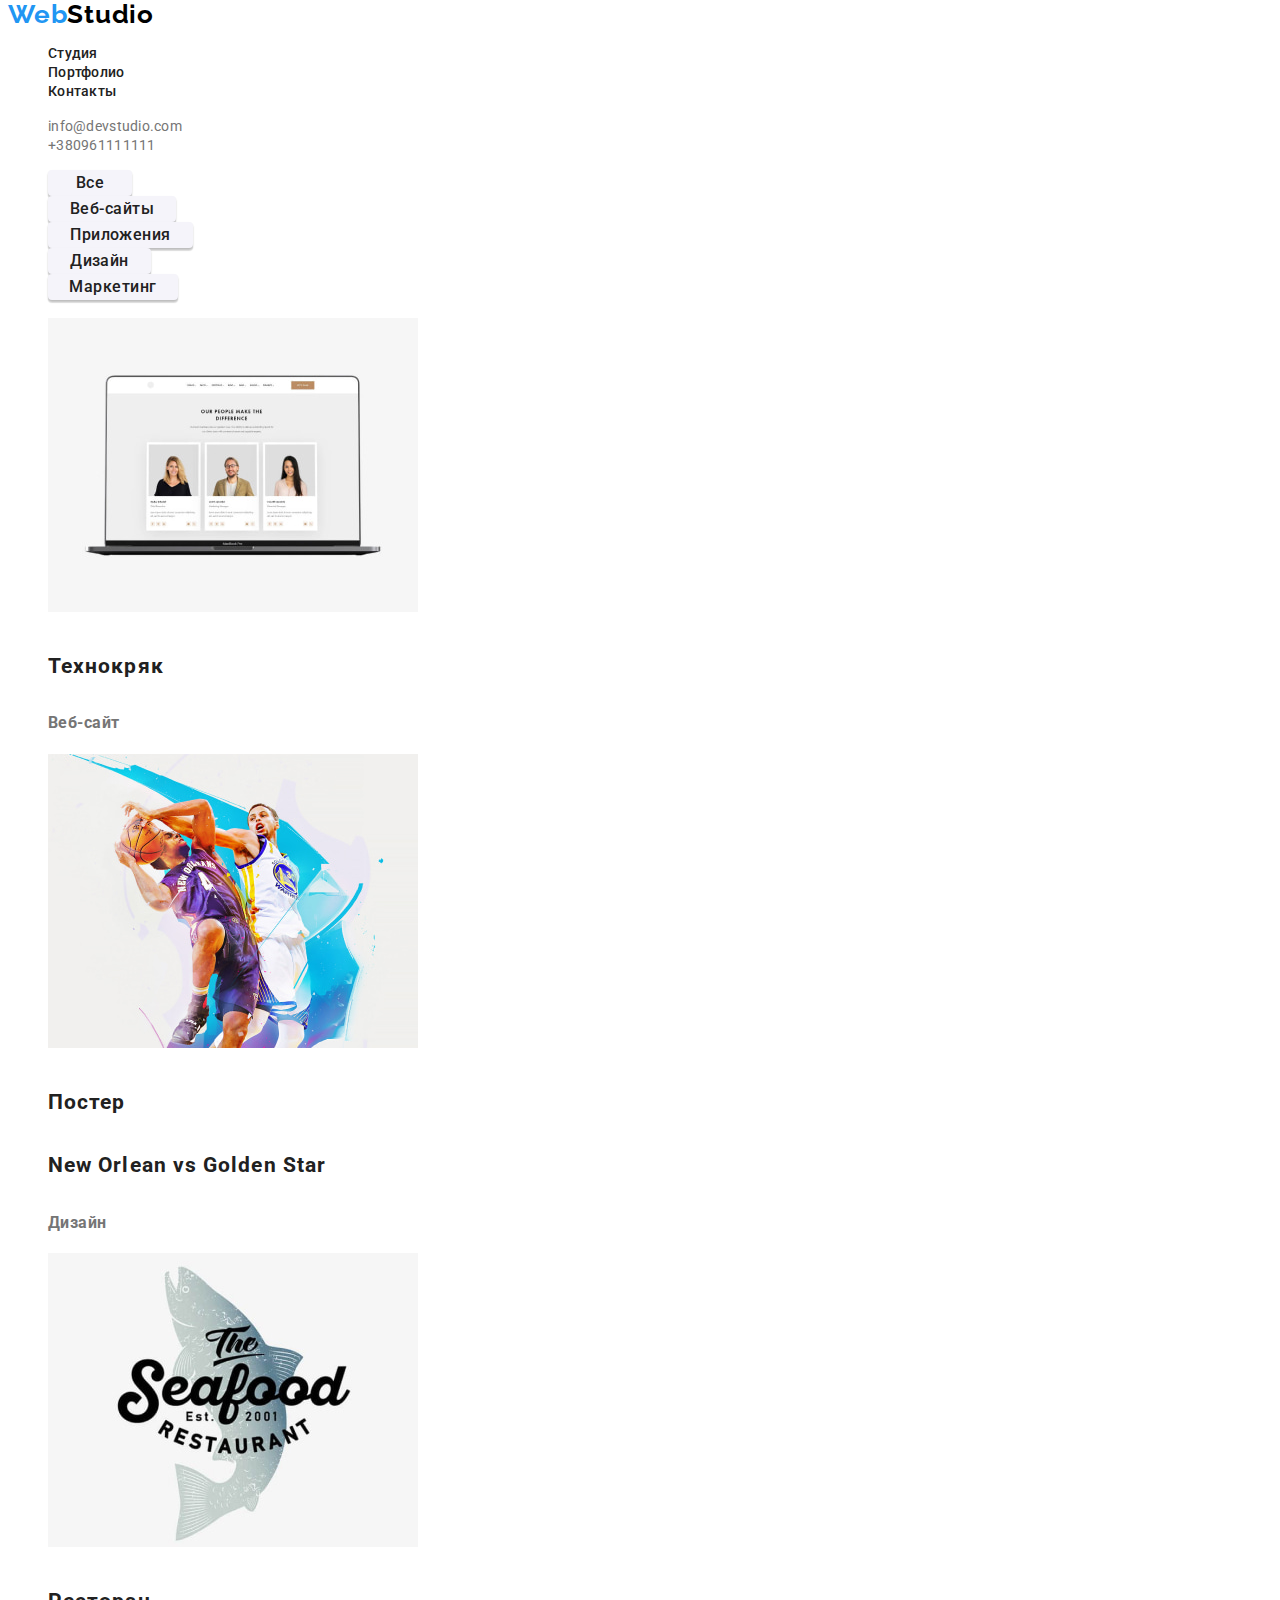
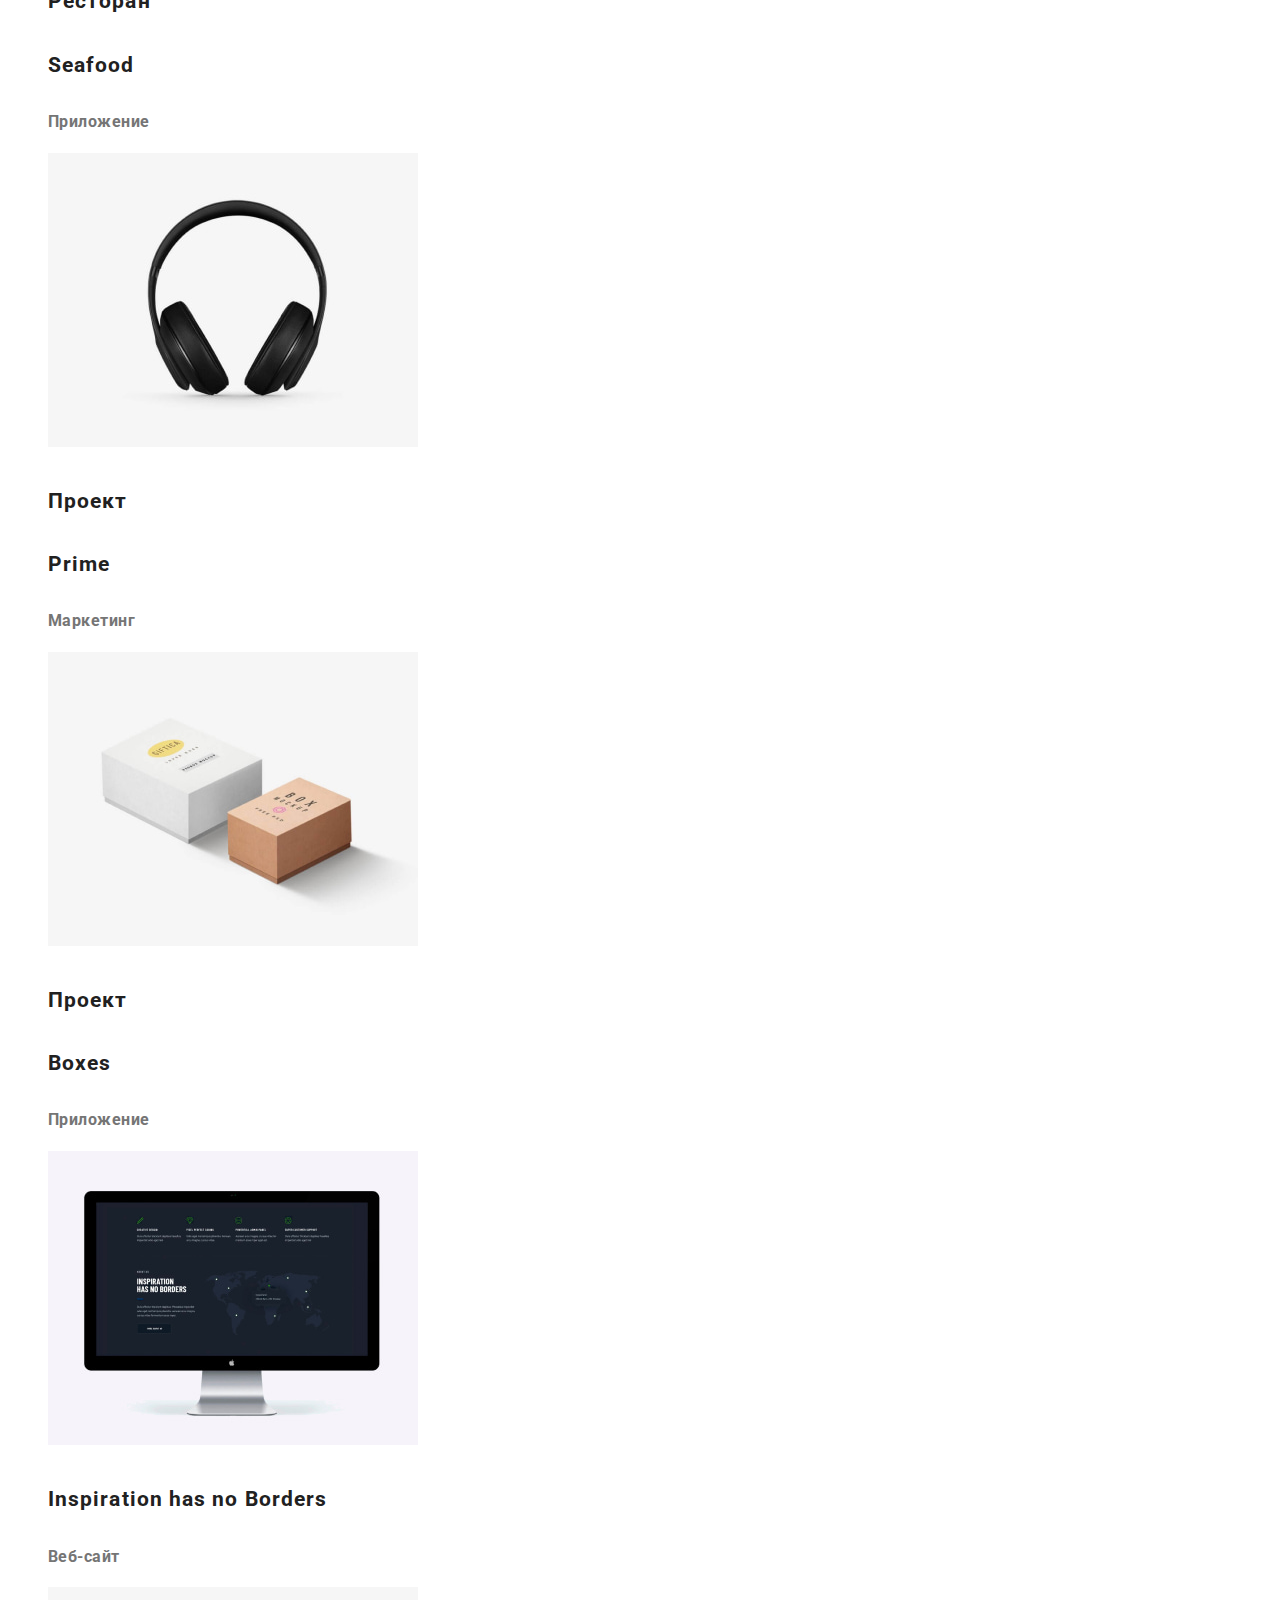
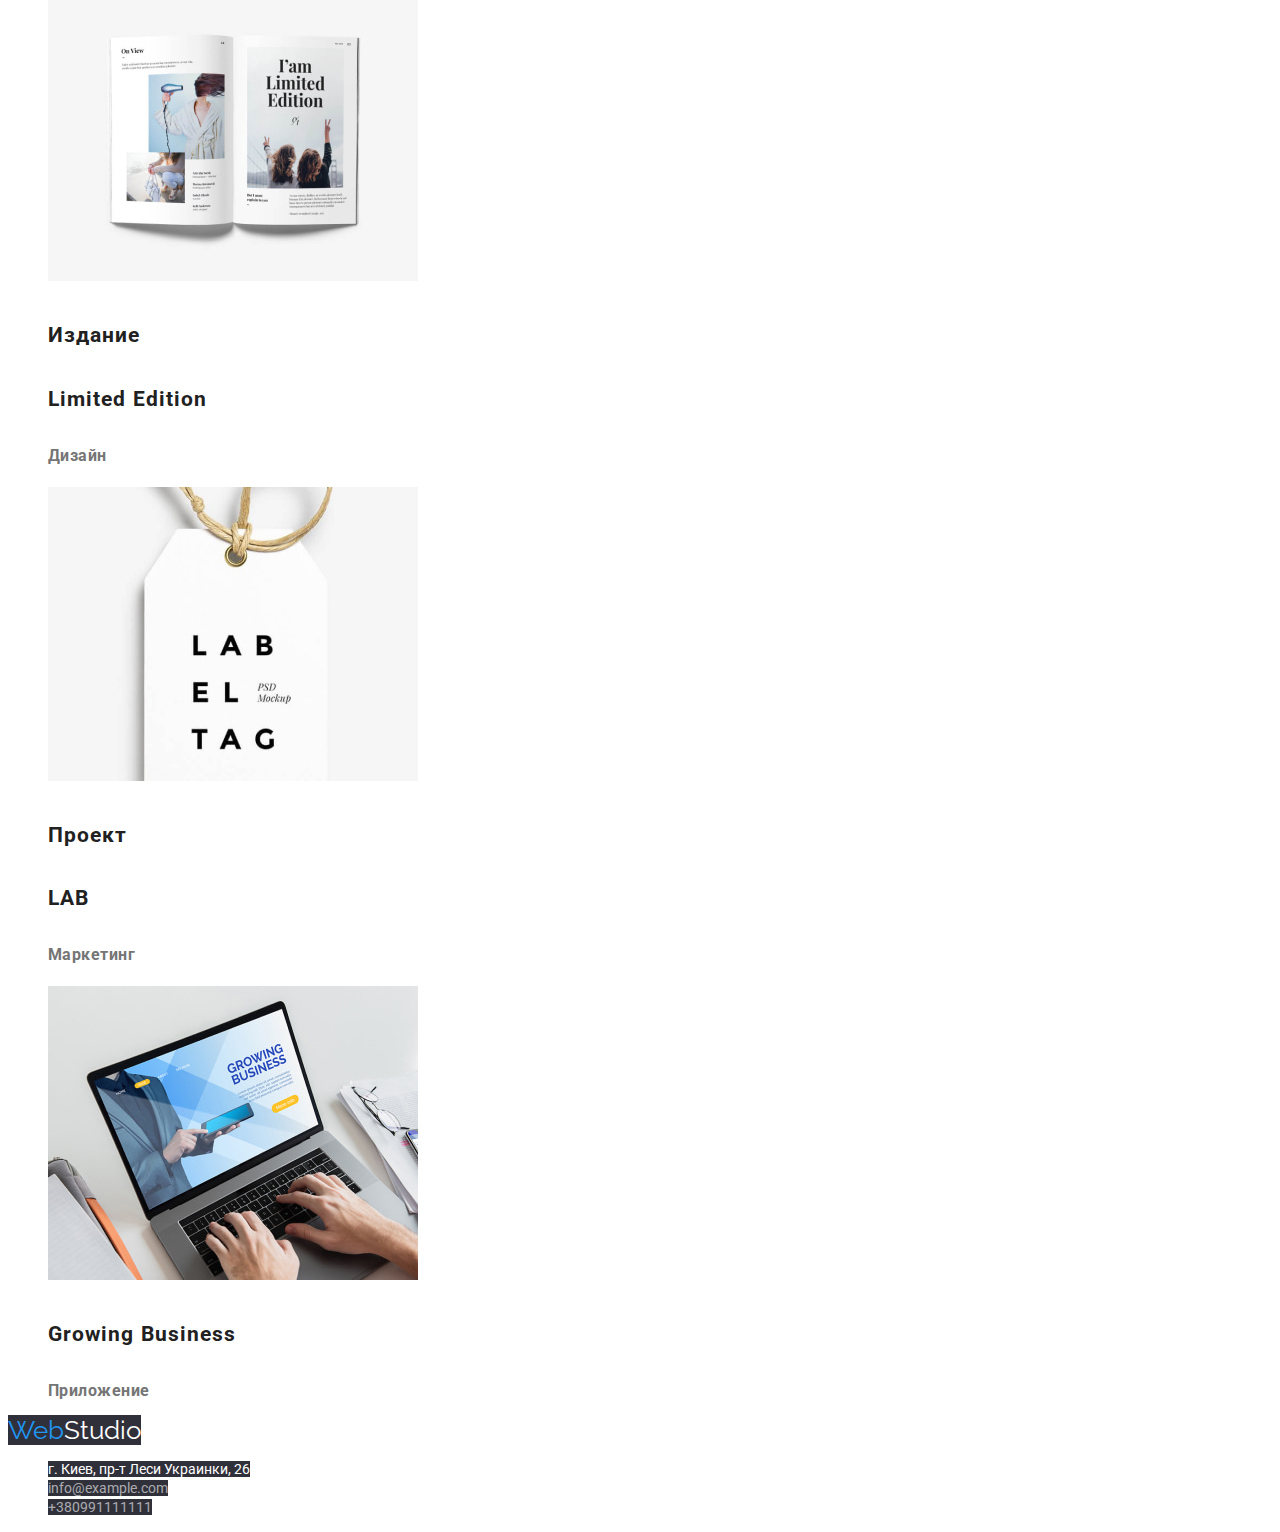
==== portfolio.html @ c03513e9 "Initial commit" ====
<!DOCTYPE html>
<html lang="ru">
  <head>
    <meta charset="UTF-8" />
    <title>Портфолио</title>
    <link rel="preconnect" href="https://fonts.googleapis.com" />
    <link rel="preconnect" href="https://fonts.gstatic.com" crossorigin />
    <link
      href="https://fonts.googleapis.com/css2?family=Oleo+Script&family=Raleway:wght@700&family=Roboto:wght@400;500;700;900&display=swap"
      rel="stylesheet"
    />
    <link rel="stylesheet" href="./css/styles.css" />
  </head>

  <body>
    <!--Хедер страницы портфолио-->
    <header>
      <a class="logo-header" href="./index.html">Web</a
      ><a class="logostudio-header" href="./index.html">Studio</a>
      <!--Блок навигацыи-->
      <nav>
        <ul class="nav">
          <li><a class="nav-link" href="./index.html">Студия</a></li>
          <li><a class="nav-link" href="./portfolio.html">Портфолио</a></li>
          <li><a class="nav-link" href="">Контакты</a></li>
        </ul>
      </nav>
      <!--Блок контактов хедер-->
      <ul class="contact">
        <li>
          <a class="contact-link" href="mailto:info@devstudio.com"
            >info@devstudio.com</a
          >
        </li>
        <li>
          <a class="contact-link" href="tel:+380961111111">+380961111111</a>
        </li>
      </ul>
    </header>
    <main>
      <!--Блок кнопок навигацыи проектов страницы портфолио-->
      <section class="filter">
        <ul class="filter-button button">
          <li>
            <button class="filter-all button" type="button">Все</button>
          </li>
          <li>
            <button class="filter-web button" type="button">Веб-сайты</button>
          </li>
          <li>
            <button class="filter-app button" type="button">Приложения</button>
          </li>
          <li>
            <button class="filter-dezing button" type="button">Дизайн</button>
          </li>
          <li>
            <button class="filter-matketing button" type="button">
              Маркетинг
            </button>
          </li>
        </ul>
      </section>
      <!--Фото проектов-->
      <section>
        <ul class="portfolio">
          <li>
            <img
              src="./images/imag1.jpg"
              alt="Ноудтун с сайтом"
              width="370"
              height="294"
            />
            <h3>Технокряк</h3>
            <p class="portfolio-leptop">Веб-сайт</p>
          </li>
          <li>
            <img
              src="./images/imag2.jpg"
              alt="Баскетболисты"
              width="370"
              height="294"
            />
            <h3 lang="ru">Постер</h3>
            <h3 lang="en">New Orlean vs Golden Star</h3>
            <p class="portfolio-nba">Дизайн</p>
          </li>
          <li>
            <img
              src="./images/imag3.jpg"
              alt="Рыба с надписью"
              width="370"
              height="294"
            />
            <h3 lang="ru">Ресторан</h3>
            <h3 lang="en">Seafood</h3>
            <p class="portfolio-fish">Приложение</p>
          </li>
          <li>
            <img
              src="./images/imag4.jpg"
              alt="Наушники"
              width="370"
              height="294"
            />
            <h3 lang="ru">Проект</h3>
            <h3 lang="en">Prime</h3>
            <p class="portfolio-headphones">Маркетинг</p>
          </li>
          <li>
            <img
              src="./images/imag5.jpg"
              alt="Две коробки"
              width="370"
              height="294"
            />
            <h3 lang="ru">Проект</h3>
            <h3 lang="en">Boxes</h3>
            <p class="portfolio-boxes">Приложение</p>
          </li>
          <li>
            <img src="./images/imag6.jpg" alt="Мак" width="370" height="294" />
            <h3 lang="en">Inspiration has no Borders</h3>
            <p class="portfolio-monitor">Веб-сайт</p>
          </li>
          <li>
            <img
              src="./images/imag7.jpg"
              alt="Журнал"
              width="370"
              height="294"
            />
            <h3 lang="ru">Издание</h3>
            <h3 lang="en">Limited Edition</h3>
            <p class="portfolio-magazine">Дизайн</p>
          </li>
          <li>
            <img
              src="./images/imag8.jpg"
              alt="Этикетка"
              width="370"
              height="294"
            />
            <h3 lang="ru">Проект</h3>
            <h3 lang="en">LAB</h3>
            <p class="portfolio-lab">Маркетинг</p>
          </li>
          <li>
            <img
              src="./images/imag9.jpg"
              alt="Ноудбук с сайтом"
              width="370"
              height="294"
            />
            <h3 lang="en">Growing Business</h3>
            <p class="portfolio-app">Приложение</p>
          </li>
        </ul>
      </section>
    </main>
    <!--Футер страницы портфолио с контактами-->
    <footer>
      <a class="logo-footer" href="./index.html">Web</a
      ><a class="logostudio-footer" href="./index.html">Studio</a>
      <address>
        <ul class="address">
          <li>
            <a
              class="contactfooter-map"
              href="https://www.google.com/maps/place/бул.+Леси+Украинки,+26,+Киев,+02000/data=!4m2!3m1!1s0x40d4cf0e033ecbe9:0x57a4dffefec77da0?sa=X&ved=2ahUKEwislPPghuL1AhVr-ioKHfEvBboQ8gF6BAgbEAE"
              target="_blank"
              >г. Киев, пр-т Леси Украинки, 26</a
            >
          </li>
          <li>
            <a class="contactfooter" href="mailto:info@example.com"
              >info@example.com</a
            >
          </li>
          <li>
            <a class="contactfooter" href="tel:+380991111111">+380991111111</a>
          </li>
        </ul>
      </address>
    </footer>
  </body>
</html>
---- css/styles.css ----
body {
  color: #212121;
  background-color: #fff;
  font-family: Roboto, sans-serif;
  text-decoration: none;
}

/*Стили хидера*/
.logo-header {
  color: #2196f3;
  text-decoration: none;
  font-family: Raleway;
  font-size: 26px;
  font-weight: bold;
  line-height: 1.2px;
  letter-spacing: 0.03em;
}
.logostudio-header {
  color: rgb(0, 0, 0);
  text-decoration: none;
  font-family: Raleway;
  font-size: 26px;
  font-weight: bold;
  line-height: 1.2px;
  letter-spacing: 0.03em;
}
.nav {
  list-style: none;
}
.nav-link {
  color: #212121;
  font-size: 14px;
  font-weight: 500;
  line-height: 1.15;
  letter-spacing: 0.02em;
  text-decoration: none;
}
.nav-link:hover,
.nav-link:focus {
  color: #2196f3;
}

.contact {
  list-style: none;
}
.contact-link {
  color: #757575;
  font-size: 14px;
  line-height: 1.15;
  letter-spacing: 0.02em;
  text-decoration: none;
}
.contact-link:hover,
.contact-link:focus {
  color: #2196f3;
}
/*Стиль слогана и кнопка заказа на странице "Студия". */
.slogan {
  color: #fff;
  background-color: #2f303a;
  font-weight: 900;
  font-size: 44px;
  line-height: 1.4;
  text-align: center;
  letter-spacing: 0.06em;
  text-transform: uppercase;
}
.slogan-button {
  color: #fff;
  background-color: #2196f3;
  width: 200px;
  height: 50px;
  left: 700px;
  font-size: 16px;
  line-height: 1.87;
  text-align: center;
  letter-spacing: 0.06em;
  box-shadow: 0px 4px 4px rgba(0, 0, 0, 0.15);
  border-radius: 4px;
  border: #2196f3;
}
.slogan-button:hover,
.slogan-button:focus {
  background-color: #188ce8;
}
/*Стиль списка текста на странице "Студия".*/
.content-list {
  list-style: none;
}
.list-warning,
.list-time,
.list-plan,
.list-tech {
  list-style: none;
  color: #212121;
  font-weight: 700;
  font-size: 14px;
  line-height: 1.7;
  letter-spacing: 0.03em;
  text-transform: uppercase;
}
.list-text-warning,
.list-text-time,
.list-text-plan,
.list-text-tech {
  color: #757575;
  font-size: 14px;
  line-height: 1.7;
  letter-spacing: 0.03em;
}

/*Стиль заголовка на странице "Студия".*/
.work-title {
  font-weight: 700;
  font-size: 36px;
  line-height: 42px;
  text-align: center;
  letter-spacing: 0.03em;
}
.list-work {
  list-style: none;
}

/*Стиль заголовков и текста информации о команде на странице "Студия".*/
.team-title {
  font-weight: 700;
  font-size: 36px;
  line-height: 42px;
  text-align: center;
  letter-spacing: 0.03em;
}
.team-list {
  list-style: none;
}
.team-subtitle-id,
.team-subtitle-op,
.team-subtitle-np,
.team-subtitle-me {
  font-weight: 500;
  font-size: 16px;
  line-height: 1.18px;
  letter-spacing: 0.03em;
}
.team-text-id,
.team-text-op,
.team-text-np,
.team-text-me {
  color: #757575;
  font-size: 16px;
  line-height: 1.18px;
  letter-spacing: 0.03em;
}

/*Стиль кнопок фильтра на странице "Портфолио".*/
.button {
  cursor: pointer;
  list-style: none;
  border: none;
}
.filter-all {
  color: #212121;
  background-color: #f5f4fa;
  width: 84px;
  height: 26px;
  font-family: Roboto;
  font-style: normal;
  font-weight: 500;
  font-size: 16px;
  line-height: 1.62px;
  text-align: center;
  letter-spacing: 0.03em;
  box-shadow: 0px 3px 1px rgba(0, 0, 0, 0.1), 0px 1px 2px rgba(0, 0, 0, 0.08),
    0px 2px 2px rgba(0, 0, 0, 0.12);
  border-radius: 4px;
}
.filter-all:hover,
.filter-all:focus {
  background-color: #188ce8;
  color: #fff;
}
.filter-web {
  color: #212121;
  background-color: #f5f4fa;
  width: 128px;
  height: 26px;
  font-family: Roboto;
  font-weight: 500;
  font-size: 16px;
  line-height: 1.62px;
  text-align: center;
  letter-spacing: 0.03em;
  box-shadow: 0px 3px 1px rgba(0, 0, 0, 0.1), 0px 1px 2px rgba(0, 0, 0, 0.08),
    0px 2px 2px rgba(0, 0, 0, 0.12);
  border-radius: 4px;
}
.filter-web:hover,
.filter-web:focus {
  background-color: #188ce8;
  color: #fff;
}
.filter-app {
  color: #212121;
  background-color: #f5f4fa;
  width: 145px;
  height: 26px;
  font-family: Roboto;
  font-weight: 500;
  font-size: 16px;
  line-height: 1.62px;
  text-align: center;
  letter-spacing: 0.03em;
  box-shadow: 0px 3px 1px rgba(0, 0, 0, 0.1), 0px 1px 2px rgba(0, 0, 0, 0.08),
    0px 2px 2px rgba(0, 0, 0, 0.12);
  border-radius: 4px;
}
.filter-app:hover,
.filter-app:focus {
  background-color: #188ce8;
  color: #fff;
}
.filter-dezing {
  color: #212121;
  background-color: #f5f4fa;
  width: 103px;
  height: 26px;
  font-family: Roboto;
  font-style: normal;
  font-weight: 500;
  font-size: 16px;
  line-height: 1.62px;
  text-align: center;
  letter-spacing: 0.03em;
  box-shadow: 0px 3px 1px rgba(0, 0, 0, 0.1), 0px 1px 2px rgba(0, 0, 0, 0.08),
    0px 2px 2px rgba(0, 0, 0, 0.12);
  border-radius: 4px;
}
.filter-dezing:hover,
.filter-dezing:focus {
  background-color: #188ce8;
  color: #fff;
}
.filter-matketing {
  color: #212121;
  background-color: #f5f4fa;
  width: 130px;
  height: 26px;
  font-family: Roboto;
  font-style: normal;
  font-weight: 500;
  font-size: 16px;
  line-height: 1.62px;
  text-align: center;
  letter-spacing: 0.03em;
  box-shadow: 0px 3px 1px rgba(0, 0, 0, 0.1), 0px 1px 2px rgba(0, 0, 0, 0.08),
    0px 2px 2px rgba(0, 0, 0, 0.12);
  border-radius: 4px;
}
.filter-matketing:hover,
.filter-matketing:focus {
  background-color: #188ce8;
  color: #fff;
}

/*Стиль текста портфолио на странице "Портфолио".*/
.portfolio {
  font-weight: 700;
  font-size: 18px;
  line-height: 2;
  letter-spacing: 0.06em;
  list-style: none;
}
.portfolio-leptop,
.portfolio-nba,
.portfolio-fish,
.portfolio-headphones,
.portfolio-boxes,
.portfolio-monitor,
.portfolio-magazine,
.portfolio-lab,
.portfolio-app {
  color: #757575;
  font-size: 16px;
  line-height: 1.87;
  letter-spacing: 0.03em;
}

/*Стиль футера*/
.logo-footer {
  color: #2196f3;
  text-decoration: none;
  font-family: Raleway;
  font-size: 26px;
  line-height: 1.2px;
  background-color: #2f303a;
}
.logostudio-footer {
  color: #fff;
  text-decoration: none;
  font-family: Raleway;
  font-size: 26px;
  line-height: 1.2px;
  background-color: #2f303a;
}
.address {
  list-style: none;
}
.contactfooter-map {
  color: #fff;
  font-style: normal;
  text-decoration: none;
  font-size: 14px;
  background-color: #2f303a;
}
.contactfooter-map:hover {
  color: #2196f3;
}
.contactfooter {
  color: rgba(255, 255, 255, 0.6);
  font-style: normal;
  text-decoration: none;
  font-size: 14px;
  background-color: #2f303a;
}
.contactfooter:hover {
  color: #2196f3;
}
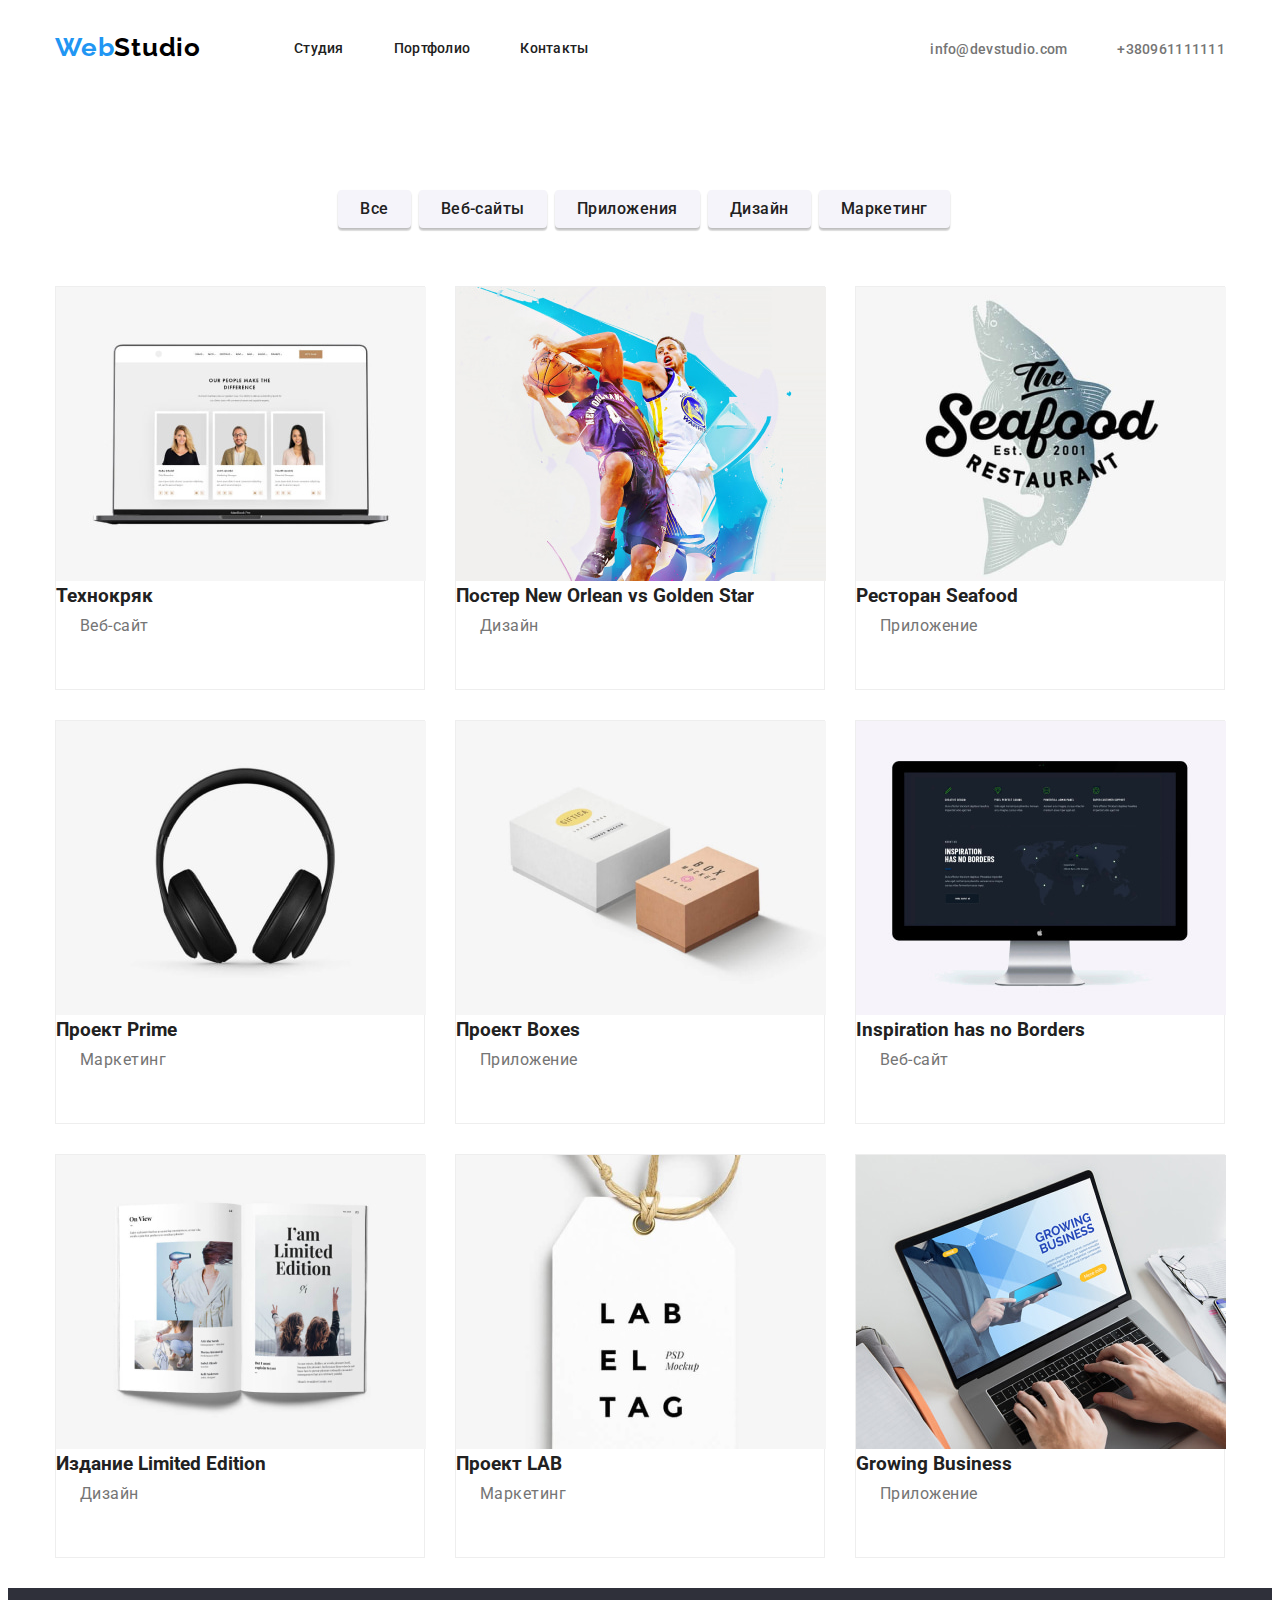
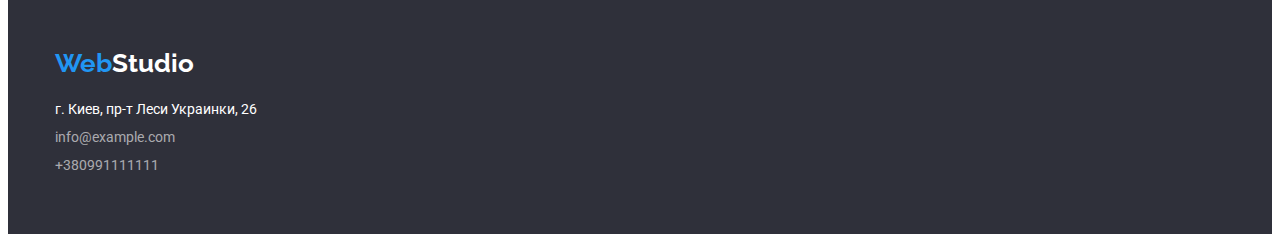
==== commit 8d3d6370: "Добавляет Flexbox" ====
--- a/portfolio.html
+++ b/portfolio.html
@@ -2,185 +2,212 @@
 <html lang="ru">
   <head>
     <meta charset="UTF-8" />
-    <title>Портфолио</title>
+    <title>Студия</title>
     <link rel="preconnect" href="https://fonts.googleapis.com" />
     <link rel="preconnect" href="https://fonts.gstatic.com" crossorigin />
     <link
-      href="https://fonts.googleapis.com/css2?family=Oleo+Script&family=Raleway:wght@700&family=Roboto:wght@400;500;700;900&display=swap"
+      href="https://fonts.googleapis.com/css2?family=Raleway:wght@700&family=Roboto:wght@400;500;700;900&display=swap"
       rel="stylesheet"
+    />
+    <link
+      href="https://cdnjs.cloudflare.com/ajax/libs/modern-normalize/1.1.0/modern-normalize.min.css"
     />
     <link rel="stylesheet" href="./css/styles.css" />
   </head>
 
   <body>
     <!--Хедер страницы портфолио-->
-    <header>
-      <a class="logo-header" href="./index.html">Web</a
-      ><a class="logostudio-header" href="./index.html">Studio</a>
-      <!--Блок навигацыи-->
-      <nav>
-        <ul class="nav">
-          <li><a class="nav-link" href="./index.html">Студия</a></li>
-          <li><a class="nav-link" href="./portfolio.html">Портфолио</a></li>
-          <li><a class="nav-link" href="">Контакты</a></li>
+    <header class="page-header">
+      <div class="container maine-nav">
+        <a class="logo-header" href="./index.html"
+          >Web<samp class="logostudio-header">Studio</samp></a
+        >
+        <!--Блок навигацыи-->
+        <nav>
+          <ul class="nav">
+            <li class="item">
+              <a class="nav-link current" href="./index.html">Студия</a>
+            </li>
+            <li class="item">
+              <a class="nav-link current" href="./portfolio.html">Портфолио</a>
+            </li>
+            <li class="item"><a class="nav-link" href="">Контакты</a></li>
+          </ul>
+        </nav>
+        <!--Блок контактов хедер-->
+        <ul class="contact">
+          <li class="item">
+            <a class="contact-link" href="mailto:info@devstudio.com"
+              >info@devstudio.com</a
+            >
+          </li>
+          <li class="item">
+            <a class="contact-link" href="tel:+380961111111">+380961111111</a>
+          </li>
         </ul>
-      </nav>
-      <!--Блок контактов хедер-->
-      <ul class="contact">
-        <li>
-          <a class="contact-link" href="mailto:info@devstudio.com"
-            >info@devstudio.com</a
-          >
-        </li>
-        <li>
-          <a class="contact-link" href="tel:+380961111111">+380961111111</a>
-        </li>
-      </ul>
+      </div>
     </header>
+
     <main>
       <!--Блок кнопок навигацыи проектов страницы портфолио-->
-      <section class="filter">
-        <ul class="filter-button button">
-          <li>
-            <button class="filter-all button" type="button">Все</button>
-          </li>
-          <li>
-            <button class="filter-web button" type="button">Веб-сайты</button>
-          </li>
-          <li>
-            <button class="filter-app button" type="button">Приложения</button>
-          </li>
-          <li>
-            <button class="filter-dezing button" type="button">Дизайн</button>
-          </li>
-          <li>
-            <button class="filter-matketing button" type="button">
-              Маркетинг
-            </button>
-          </li>
-        </ul>
+      <section>
+        <div class="container">
+          <h1 hidden>Портфолио</h1>
+          <ul class="filter">
+            <li>
+              <button class="button" type="button">Все</button>
+            </li>
+            <li>
+              <button class="button" type="button">Веб-сайты</button>
+            </li>
+            <li>
+              <button class="button" type="button">Приложения</button>
+            </li>
+            <li>
+              <button class="button" type="button">Дизайн</button>
+            </li>
+            <li>
+              <button class="button" type="button">Маркетинг</button>
+            </li>
+          </ul>
+        </div>
       </section>
       <!--Фото проектов-->
-      <section>
-        <ul class="portfolio">
-          <li>
-            <img
-              src="./images/imag1.jpg"
-              alt="Ноудтун с сайтом"
-              width="370"
-              height="294"
-            />
-            <h3>Технокряк</h3>
-            <p class="portfolio-leptop">Веб-сайт</p>
-          </li>
-          <li>
-            <img
-              src="./images/imag2.jpg"
-              alt="Баскетболисты"
-              width="370"
-              height="294"
-            />
-            <h3 lang="ru">Постер</h3>
-            <h3 lang="en">New Orlean vs Golden Star</h3>
-            <p class="portfolio-nba">Дизайн</p>
-          </li>
-          <li>
-            <img
-              src="./images/imag3.jpg"
-              alt="Рыба с надписью"
-              width="370"
-              height="294"
-            />
-            <h3 lang="ru">Ресторан</h3>
-            <h3 lang="en">Seafood</h3>
-            <p class="portfolio-fish">Приложение</p>
-          </li>
-          <li>
-            <img
-              src="./images/imag4.jpg"
-              alt="Наушники"
-              width="370"
-              height="294"
-            />
-            <h3 lang="ru">Проект</h3>
-            <h3 lang="en">Prime</h3>
-            <p class="portfolio-headphones">Маркетинг</p>
-          </li>
-          <li>
-            <img
-              src="./images/imag5.jpg"
-              alt="Две коробки"
-              width="370"
-              height="294"
-            />
-            <h3 lang="ru">Проект</h3>
-            <h3 lang="en">Boxes</h3>
-            <p class="portfolio-boxes">Приложение</p>
-          </li>
-          <li>
-            <img src="./images/imag6.jpg" alt="Мак" width="370" height="294" />
-            <h3 lang="en">Inspiration has no Borders</h3>
-            <p class="portfolio-monitor">Веб-сайт</p>
-          </li>
-          <li>
-            <img
-              src="./images/imag7.jpg"
-              alt="Журнал"
-              width="370"
-              height="294"
-            />
-            <h3 lang="ru">Издание</h3>
-            <h3 lang="en">Limited Edition</h3>
-            <p class="portfolio-magazine">Дизайн</p>
-          </li>
-          <li>
-            <img
-              src="./images/imag8.jpg"
-              alt="Этикетка"
-              width="370"
-              height="294"
-            />
-            <h3 lang="ru">Проект</h3>
-            <h3 lang="en">LAB</h3>
-            <p class="portfolio-lab">Маркетинг</p>
-          </li>
-          <li>
-            <img
-              src="./images/imag9.jpg"
-              alt="Ноудбук с сайтом"
-              width="370"
-              height="294"
-            />
-            <h3 lang="en">Growing Business</h3>
-            <p class="portfolio-app">Приложение</p>
-          </li>
-        </ul>
-      </section>
+      <div class="container">
+        <section>
+          <ul class="portfolio">
+            <li class="portfolio-list">
+              <img
+                class=".foto-portfolio"
+                src="./images/imag1.jpg"
+                alt="Ноудтун с сайтом"
+                width="370"
+                height="294"
+              />
+              <h3 calass="title-portfolio">Технокряк</h3>
+              <p class="text-portfolio">Веб-сайт</p>
+            </li>
+            <li class="portfolio-list">
+              <img
+                class=".foto-portfolio"
+                src="./images/imag2.jpg"
+                alt="Баскетболисты"
+                width="370"
+                height="294"
+              />
+              <h3 calass="title-portfolio">Постер New Orlean vs Golden Star</h3>
+              <p class="text-portfolio">Дизайн</p>
+            </li>
+            <li class="portfolio-list">
+              <img
+                class=".foto-portfolio"
+                src="./images/imag3.jpg"
+                alt="Рыба с надписью"
+                width="370"
+                height="294"
+              />
+              <h3 calass="title-portfolio">Ресторан Seafood</h3>
+              <p class="text-portfolio">Приложение</p>
+            </li>
+            <li class="portfolio-list">
+              <img
+                class=".foto-portfolio"
+                src="./images/imag4.jpg"
+                alt="Наушники"
+                width="370"
+                height="294"
+              />
+              <h3 calass="title-portfolio">Проект Prime</h3>
+              <p class="text-portfolio">Маркетинг</p>
+            </li>
+            <li class="portfolio-list">
+              <img
+                class=".foto-portfolio"
+                src="./images/imag5.jpg"
+                alt="Две коробки"
+                width="370"
+                height="294"
+              />
+              <h3 calass="title-portfolio">Проект Boxes</h3>
+              <p class="text-portfolio">Приложение</p>
+            </li>
+            <li class="portfolio-list">
+              <img
+                class=".foto-portfolio"
+                src="./images/imag6.jpg"
+                alt="Мак"
+                width="370"
+                height="294"
+              />
+              <h3 calass="title-portfolio">Inspiration has no Borders</h3>
+              <p class="text-portfolio">Веб-сайт</p>
+            </li>
+            <li class="portfolio-list">
+              <img
+                class=".foto-portfolio"
+                src="./images/imag7.jpg"
+                alt="Журнал"
+                width="370"
+                height="294"
+              />
+              <h3 calass="title-portfolio">Издание Limited Edition</h3>
+              <p class="text-portfolio">Дизайн</p>
+            </li>
+            <li class="portfolio-list">
+              <img
+                class=".foto-portfolio"
+                src="./images/imag8.jpg"
+                alt="Этикетка"
+                width="370"
+                height="294"
+              />
+              <h3 calass="title-portfolio">Проект LAB</h3>
+              <p class="text-portfolio">Маркетинг</p>
+            </li>
+            <li class="portfolio-list">
+              <img
+                class=".foto-portfolio"
+                src="./images/imag9.jpg"
+                alt="Ноудбук с сайтом"
+                width="370"
+                height="294"
+              />
+              <h3 calass="title-portfolio">Growing Business</h3>
+              <p class="text-portfolio">Приложение</p>
+            </li>
+          </ul>
+        </section>
+      </div>
     </main>
     <!--Футер страницы портфолио с контактами-->
-    <footer>
-      <a class="logo-footer" href="./index.html">Web</a
-      ><a class="logostudio-footer" href="./index.html">Studio</a>
-      <address>
-        <ul class="address">
-          <li>
-            <a
-              class="contactfooter-map"
-              href="https://www.google.com/maps/place/бул.+Леси+Украинки,+26,+Киев,+02000/data=!4m2!3m1!1s0x40d4cf0e033ecbe9:0x57a4dffefec77da0?sa=X&ved=2ahUKEwislPPghuL1AhVr-ioKHfEvBboQ8gF6BAgbEAE"
-              target="_blank"
-              >г. Киев, пр-т Леси Украинки, 26</a
-            >
-          </li>
-          <li>
-            <a class="contactfooter" href="mailto:info@example.com"
-              >info@example.com</a
-            >
-          </li>
-          <li>
-            <a class="contactfooter" href="tel:+380991111111">+380991111111</a>
-          </li>
-        </ul>
-      </address>
+    <footer class="page-footer">
+      <div class="container">
+        <a class="logo-footer" href="./index.html"
+          >Web<samp class="logostudio-footer">Studio</samp></a
+        >
+        <address>
+          <ul class="address">
+            <li class="contact-list-footer">
+              <a
+                class="contactfooter-map"
+                href="https://www.google.com/maps/place/бул.+Леси+Украинки,+26,+Киев,+02000/data=!4m2!3m1!1s0x40d4cf0e033ecbe9:0x57a4dffefec77da0?sa=X&ved=2ahUKEwislPPghuL1AhVr-ioKHfEvBboQ8gF6BAgbEAE"
+                target="_blank"
+                >г. Киев, пр-т Леси Украинки, 26</a
+              >
+            </li>
+            <li class="contact-list-footer">
+              <a class="contactfooter" href="mailto:info@example.com"
+                >info@example.com</a
+              >
+            </li>
+            <li class="contact-list-footer">
+              <a class="contactfooter" href="tel:+380991111111"
+                >+380991111111</a
+              >
+            </li>
+          </ul>
+        </address>
+      </div>
     </footer>
   </body>
 </html>
--- a/css/styles.css
+++ b/css/styles.css
@@ -1,34 +1,82 @@
+:root {
+  /*Шрифти*/
+  --main-fons: "Roboto", sans-serif;
+  --secondary-fons: "Raleway", sans-serif;
+  /*Цвет*/
+  --main-color: #212121;
+  --complementary-color: #757575;
+  --activ-link-but: #2196f3;
+  --background-button: #f5f4fa;
+  --white: #fff;
+}
+
+h1,
+h2,
+h3,
+h4,
+p {
+  margin-top: 0;
+  margin-bottom: 0;
+}
+ul {
+  list-style: none;
+  margin: 0;
+  padding: 0;
+}
+
 body {
-  color: #212121;
-  background-color: #fff;
-  font-family: Roboto, sans-serif;
-  text-decoration: none;
+  color: var(--main-color);
+  background-color: var(--white);
+  font-family: var(--main-fons);
+}
+.container {
+  width: 1170px;
+  padding-left: 15px;
+  padding-right: 15px;
+  margin-left: auto;
+  margin-right: auto;
 }
 
 /*Стили хидера*/
+.maine-nav {
+  display: flex;
+  align-items: center;
+}
 .logo-header {
-  color: #2196f3;
-  text-decoration: none;
-  font-family: Raleway;
+  color: var(--activ-link-but);
+
+  text-decoration: none;
+  font-family: var(--secondary-fons);
   font-size: 26px;
-  font-weight: bold;
-  line-height: 1.2px;
+  font-weight: 700;
+  line-height: 1.2;
   letter-spacing: 0.03em;
 }
 .logostudio-header {
   color: rgb(0, 0, 0);
   text-decoration: none;
-  font-family: Raleway;
+  font-family: var(--secondary-fons);
   font-size: 26px;
-  font-weight: bold;
-  line-height: 1.2px;
-  letter-spacing: 0.03em;
-}
+  font-weight: 700;
+  line-height: 1.2;
+  letter-spacing: 0.03em;
+}
+
 .nav {
-  list-style: none;
-}
+  display: flex;
+  margin-left: 93px;
+}
+.nav .item + .item {
+  margin-left: 50px;
+}
+
 .nav-link {
-  color: #212121;
+  display: block;
+  padding-top: 32px;
+  padding-bottom: 32px;
+
+  color: var(--main-color);
+
   font-size: 14px;
   font-weight: 500;
   line-height: 1.15;
@@ -37,14 +85,22 @@
 }
 .nav-link:hover,
 .nav-link:focus {
-  color: #2196f3;
-}
-
+  color: var(--activ-link-but);
+}
 .contact {
-  list-style: none;
+  display: flex;
+  list-style: none;
+  margin-left: auto;
+}
+.contact .item + .item {
+  margin-left: 50px;
 }
 .contact-link {
-  color: #757575;
+  padding-top: 32px;
+  padding-bottom: 32px;
+
+  color: var(--complementary-color);
+  font-weight: 500;
   font-size: 14px;
   line-height: 1.15;
   letter-spacing: 0.02em;
@@ -52,12 +108,18 @@
 }
 .contact-link:hover,
 .contact-link:focus {
-  color: #2196f3;
+  color: var(--activ-link-but);
 }
 /*Стиль слогана и кнопка заказа на странице "Студия". */
 .slogan {
-  color: #fff;
+  display: block;
   background-color: #2f303a;
+  text-align: center;
+}
+.slogan-text {
+  padding-top: 200px;
+  color: var(--white);
+
   font-weight: 900;
   font-size: 44px;
   line-height: 1.4;
@@ -66,18 +128,21 @@
   text-transform: uppercase;
 }
 .slogan-button {
-  color: #fff;
-  background-color: #2196f3;
+  margin-top: 40px;
+  margin-bottom: 210px;
+
+  color: var(--white);
+  background-color: var(--activ-link-but);
+
   width: 200px;
   height: 50px;
-  left: 700px;
   font-size: 16px;
   line-height: 1.87;
   text-align: center;
   letter-spacing: 0.06em;
   box-shadow: 0px 4px 4px rgba(0, 0, 0, 0.15);
   border-radius: 4px;
-  border: #2196f3;
+  border: var(--activ-link-but);
 }
 .slogan-button:hover,
 .slogan-button:focus {
@@ -85,242 +150,227 @@
 }
 /*Стиль списка текста на странице "Студия".*/
 .content-list {
-  list-style: none;
-}
-.list-warning,
-.list-time,
-.list-plan,
-.list-tech {
-  list-style: none;
-  color: #212121;
-  font-weight: 700;
+  padding-top: 94px;
+  list-style: none;
+  display: flex;
+}
+.content-list .list + .list {
+  margin-left: 30px;
+}
+.list-title {
+  text-transform: uppercase;
+  font-style: normal;
+  font-weight: 700;
+  font-size: 14px;
+  line-height: 16px;
+  letter-spacing: 1.14;
+}
+.list-text {
+  margin-top: 10px;
+  width: 270px;
+  color: var(--complementary-color);
+  font-weight: 400;
   font-size: 14px;
   line-height: 1.7;
   letter-spacing: 0.03em;
-  text-transform: uppercase;
-}
-.list-text-warning,
-.list-text-time,
-.list-text-plan,
-.list-text-tech {
-  color: #757575;
-  font-size: 14px;
-  line-height: 1.7;
-  letter-spacing: 0.03em;
 }
 
 /*Стиль заголовка на странице "Студия".*/
+.work-list {
+  margin-top: 50px;
+  display: flex;
+}
 .work-title {
+  margin-top: 94px;
+}
+.work-list .list-work + .list-work {
+  margin-left: 30px;
+  margin-bottom: 94px;
+}
+.work-title {
   font-weight: 700;
   font-size: 36px;
-  line-height: 42px;
-  text-align: center;
-  letter-spacing: 0.03em;
-}
-.list-work {
-  list-style: none;
+  line-height: 1.16;
+  text-align: center;
+  letter-spacing: 0.03em;
 }
 
 /*Стиль заголовков и текста информации о команде на странице "Студия".*/
+.team {
+  background-color: #f5f4fa;
+}
+.team-list {
+  display: flex;
+}
 .team-title {
+  padding-top: 94px;
+  margin-bottom: 50px;
+
   font-weight: 700;
   font-size: 36px;
-  line-height: 42px;
-  text-align: center;
+  line-height: 1.16;
+  text-align: center;
+  letter-spacing: 0.03em;
+}
+.foto-team-list {
+  background-color: var(--white);
+  text-align: center;
+  margin-bottom: 94px;
+  width: 270px;
+  height: 368px;
+  box-shadow: 0px 1px 3px rgba(0, 0, 0, 0.12), 0px 1px 1px rgba(0, 0, 0, 0.14),
+    0px 2px 1px rgba(0, 0, 0, 0.2);
+  border-radius: 0px 0px 4px 4px;
+}
+.team-list .foto-team-list + .foto-team-list {
+  margin-left: 30px;
+  margin-right: 0px;
+}
+
+.team-subtitle {
+  margin-top: 30px;
+  font-weight: 500;
+  font-size: 16px;
+  line-height: 1.18;
+  letter-spacing: 0.03em;
+}
+.team-text {
+  margin-top: 10px;
+  color: var(--complementary-color);
+  font-weight: 400;
+  font-size: 16px;
+  line-height: 1.18;
   letter-spacing: 0.03em;
 }
 .team-list {
   list-style: none;
 }
-.team-subtitle-id,
-.team-subtitle-op,
-.team-subtitle-np,
-.team-subtitle-me {
-  font-weight: 500;
-  font-size: 16px;
-  line-height: 1.18px;
-  letter-spacing: 0.03em;
-}
-.team-text-id,
-.team-text-op,
-.team-text-np,
-.team-text-me {
-  color: #757575;
-  font-size: 16px;
-  line-height: 1.18px;
-  letter-spacing: 0.03em;
-}
 
 /*Стиль кнопок фильтра на странице "Портфолио".*/
+.filter {
+  list-style: none;
+  display: flex;
+  justify-content: center;
+  margin-top: 94px;
+  margin-bottom: 50px;
+}
+
+.filter .button {
+  margin: 8px;
+}
+.filter .button:last-child {
+  margin-right: 0;
+}
+
 .button {
-  cursor: pointer;
-  list-style: none;
-  border: none;
-}
-.filter-all {
-  color: #212121;
-  background-color: #f5f4fa;
-  width: 84px;
-  height: 26px;
-  font-family: Roboto;
-  font-style: normal;
-  font-weight: 500;
-  font-size: 16px;
-  line-height: 1.62px;
-  text-align: center;
-  letter-spacing: 0.03em;
+  padding: 6px 22px;
+  list-style: none;
   box-shadow: 0px 3px 1px rgba(0, 0, 0, 0.1), 0px 1px 2px rgba(0, 0, 0, 0.08),
     0px 2px 2px rgba(0, 0, 0, 0.12);
   border-radius: 4px;
-}
-.filter-all:hover,
-.filter-all:focus {
-  background-color: #188ce8;
-  color: #fff;
-}
-.filter-web {
-  color: #212121;
-  background-color: #f5f4fa;
-  width: 128px;
-  height: 26px;
-  font-family: Roboto;
-  font-weight: 500;
-  font-size: 16px;
-  line-height: 1.62px;
-  text-align: center;
-  letter-spacing: 0.03em;
-  box-shadow: 0px 3px 1px rgba(0, 0, 0, 0.1), 0px 1px 2px rgba(0, 0, 0, 0.08),
-    0px 2px 2px rgba(0, 0, 0, 0.12);
-  border-radius: 4px;
-}
-.filter-web:hover,
-.filter-web:focus {
-  background-color: #188ce8;
-  color: #fff;
-}
-.filter-app {
-  color: #212121;
-  background-color: #f5f4fa;
-  width: 145px;
-  height: 26px;
-  font-family: Roboto;
-  font-weight: 500;
-  font-size: 16px;
-  line-height: 1.62px;
-  text-align: center;
-  letter-spacing: 0.03em;
-  box-shadow: 0px 3px 1px rgba(0, 0, 0, 0.1), 0px 1px 2px rgba(0, 0, 0, 0.08),
-    0px 2px 2px rgba(0, 0, 0, 0.12);
-  border-radius: 4px;
-}
-.filter-app:hover,
-.filter-app:focus {
-  background-color: #188ce8;
-  color: #fff;
-}
-.filter-dezing {
-  color: #212121;
-  background-color: #f5f4fa;
-  width: 103px;
-  height: 26px;
-  font-family: Roboto;
+  cursor: pointer;
+  border: none;
+
+  color: var(--main-color);
+  background-color: var(--background-button);
+
+  font-family: var(--main-fons);
   font-style: normal;
   font-weight: 500;
   font-size: 16px;
-  line-height: 1.62px;
-  text-align: center;
-  letter-spacing: 0.03em;
-  box-shadow: 0px 3px 1px rgba(0, 0, 0, 0.1), 0px 1px 2px rgba(0, 0, 0, 0.08),
-    0px 2px 2px rgba(0, 0, 0, 0.12);
-  border-radius: 4px;
-}
-.filter-dezing:hover,
-.filter-dezing:focus {
-  background-color: #188ce8;
-  color: #fff;
-}
-.filter-matketing {
-  color: #212121;
-  background-color: #f5f4fa;
-  width: 130px;
-  height: 26px;
-  font-family: Roboto;
-  font-style: normal;
-  font-weight: 500;
-  font-size: 16px;
-  line-height: 1.62px;
-  text-align: center;
-  letter-spacing: 0.03em;
-  box-shadow: 0px 3px 1px rgba(0, 0, 0, 0.1), 0px 1px 2px rgba(0, 0, 0, 0.08),
-    0px 2px 2px rgba(0, 0, 0, 0.12);
-  border-radius: 4px;
-}
-.filter-matketing:hover,
-.filter-matketing:focus {
-  background-color: #188ce8;
-  color: #fff;
+  line-height: 1.62;
+  text-align: center;
+  letter-spacing: 0.03em;
+}
+.button:hover,
+.button:focus {
+  background-color: var(--activ-link-but);
+  color: var(--white);
 }
 
 /*Стиль текста портфолио на странице "Портфолио".*/
 .portfolio {
+  list-style: none;
+  display: flex;
+  flex-wrap: wrap;
+}
+
+.portfolio-list {
+  background-color: var(--white);
+  width: 370px;
+  height: 404px;
+  margin-right: 30px;
+  margin-bottom: 30px;
+  background: #ffffff;
+  border: 1px solid #eeeeee;
+  box-sizing: border-box;
+}
+.portfolio-list:nth-child(3n) {
+  margin-right: 0;
+}
+
+.title-portfolio {
+  margin: 20px 24px 0px 24px;
   font-weight: 700;
   font-size: 18px;
   line-height: 2;
   letter-spacing: 0.06em;
-  list-style: none;
-}
-.portfolio-leptop,
-.portfolio-nba,
-.portfolio-fish,
-.portfolio-headphones,
-.portfolio-boxes,
-.portfolio-monitor,
-.portfolio-magazine,
-.portfolio-lab,
-.portfolio-app {
-  color: #757575;
+}
+.text-portfolio {
+  margin: 4px 24px 20px 24px;
+  color: var(--complementary-color);
   font-size: 16px;
   line-height: 1.87;
   letter-spacing: 0.03em;
 }
 
 /*Стиль футера*/
+.page-footer {
+  padding-top: 60px;
+  padding-bottom: 60px;
+  background-color: #2f303a;
+}
 .logo-footer {
-  color: #2196f3;
-  text-decoration: none;
-  font-family: Raleway;
+  color: var(--activ-link-but);
+  text-decoration: none;
+  font-family: var(--secondary-fons);
   font-size: 26px;
-  line-height: 1.2px;
-  background-color: #2f303a;
+  font-weight: 700;
+  line-height: 1.2;
 }
 .logostudio-footer {
-  color: #fff;
-  text-decoration: none;
-  font-family: Raleway;
+  text-align: center;
+  color: var(--white);
+  text-decoration: none;
+  font-family: var(--secondary-fons);
   font-size: 26px;
-  line-height: 1.2px;
-  background-color: #2f303a;
+  font-weight: 700;
+  line-height: 1.2;
 }
 .address {
-  list-style: none;
+  margin-top: 20px;
+  list-style: none;
+}
+.contact-list-footer:nth-child(2n) {
+  padding-top: 9px;
+  padding-bottom: 9px;
 }
 .contactfooter-map {
-  color: #fff;
+  margin-top: 20px;
+  color: var(--white);
   font-style: normal;
   text-decoration: none;
   font-size: 14px;
-  background-color: #2f303a;
 }
 .contactfooter-map:hover {
-  color: #2196f3;
+  color: var(--activ-link-but);
 }
 .contactfooter {
   color: rgba(255, 255, 255, 0.6);
   font-style: normal;
   text-decoration: none;
   font-size: 14px;
-  background-color: #2f303a;
 }
 .contactfooter:hover {
-  color: #2196f3;
-}
+  color: var(--activ-link-but);
+}
